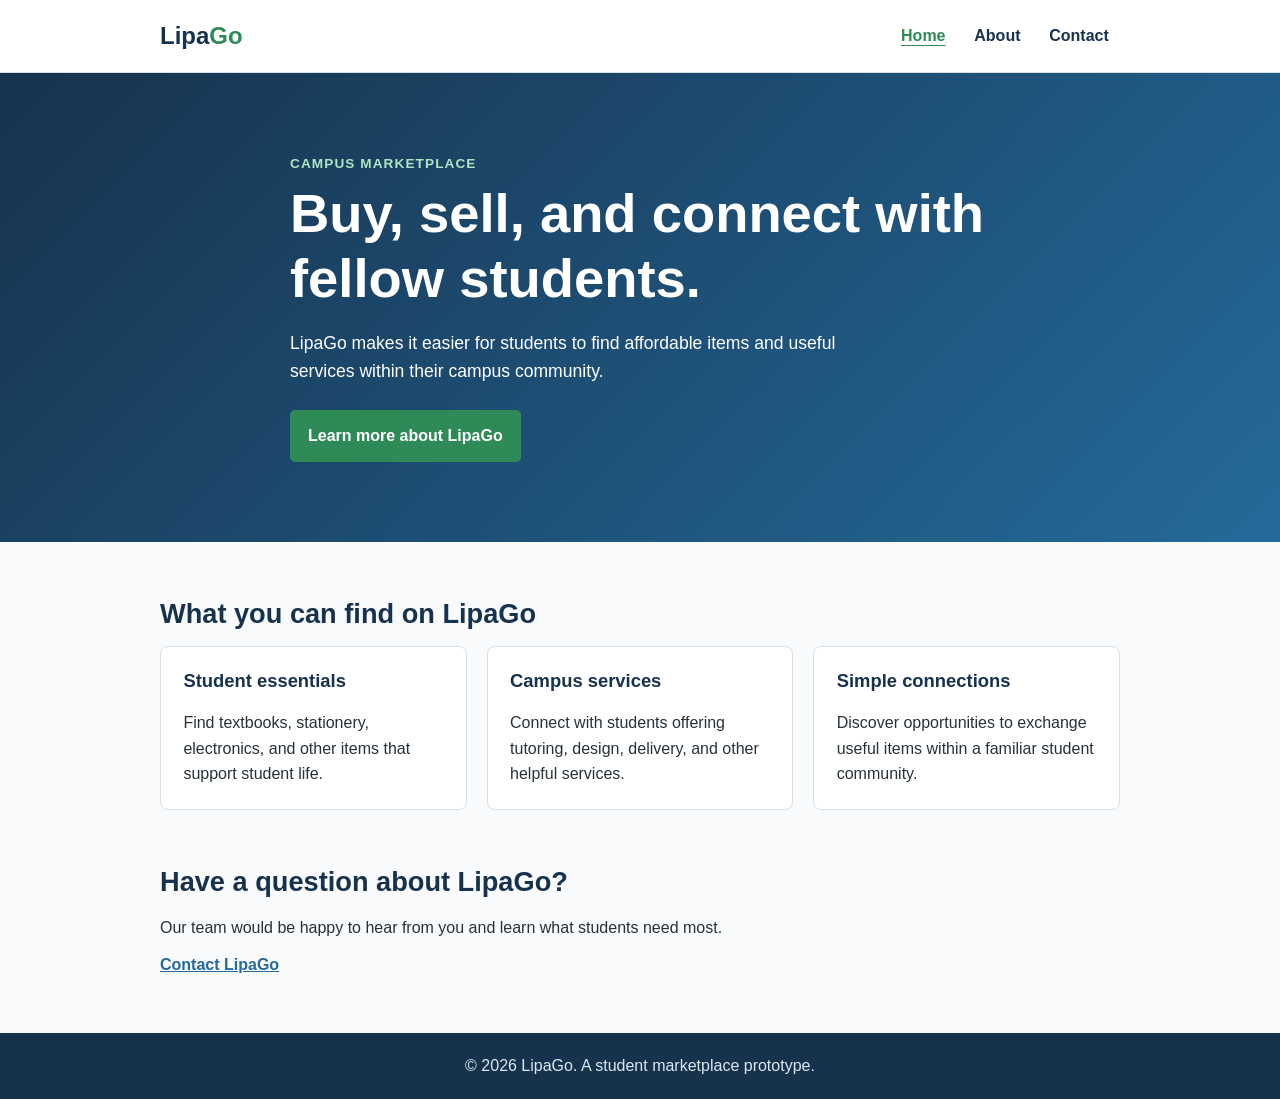
==== index.html @ b6939a1e "first commit" ====
<!DOCTYPE html>
<html lang="en">
<head>
    <meta charset="UTF-8">
    <meta name="viewport" content="width=device-width, initial-scale=1.0">
    <meta name="description" content="LipaGo is a simple student marketplace for buying, selling, and finding services on campus.">
    <title>LipaGo | Student Marketplace</title>
    <link rel="stylesheet" href="styles.css">
</head>
<body>
    <header class="site-header">
        <div class="container header-content">
            <a class="brand" href="index.html" aria-label="LipaGo home">Lipa<span>Go</span></a>
            <nav aria-label="Main navigation">
                <ul class="nav-list">
                    <li><a class="active" href="index.html" aria-current="page">Home</a></li>
                    <li><a href="about.html">About</a></li>
                    <li><a href="contact.html">Contact</a></li>
                </ul>
            </nav>
        </div>
    </header>

    <main>
        <section class="hero">
            <div class="container hero-content">
                <p class="eyebrow">Campus marketplace</p>
                <h1>Buy, sell, and connect with fellow students.</h1>
                <p class="hero-text">LipaGo makes it easier for students to find affordable items and useful services within their campus community.</p>
                <a class="button" href="about.html">Learn more about LipaGo</a>
            </div>
        </section>

        <section class="container section" aria-labelledby="services-heading">
            <h2 id="services-heading">What you can find on LipaGo</h2>
            <div class="card-grid">
                <article class="card">
                    <h3>Student essentials</h3>
                    <p>Find textbooks, stationery, electronics, and other items that support student life.</p>
                </article>
                <article class="card">
                    <h3>Campus services</h3>
                    <p>Connect with students offering tutoring, design, delivery, and other helpful services.</p>
                </article>
                <article class="card">
                    <h3>Simple connections</h3>
                    <p>Discover opportunities to exchange useful items within a familiar student community.</p>
                </article>
            </div>
        </section>

        <section class="container section callout" aria-labelledby="start-heading">
            <h2 id="start-heading">Have a question about LipaGo?</h2>
            <p>Our team would be happy to hear from you and learn what students need most.</p>
            <a class="text-link" href="contact.html">Contact LipaGo</a>
        </section>
    </main>

    <footer class="site-footer">
        <div class="container">
            <p>&copy; 2026 LipaGo. A student marketplace prototype.</p>
        </div>
    </footer>
</body>
</html>
---- styles.css ----
:root {
    --navy: #17324d;
    --blue: #246a9a;
    --light-blue: #eaf4fa;
    --green: #2e8b57;
    --text: #263238;
    --muted: #5d6b72;
    --white: #ffffff;
    --border: #d6e0e5;
}

* {
    box-sizing: border-box;
}

body {
    margin: 0;
    color: var(--text);
    background: #f8fafb;
    font-family: Arial, Helvetica, sans-serif;
    line-height: 1.6;
}

.container {
    width: min(100% - 2rem, 960px);
    margin: 0 auto;
}

.site-header {
    background: var(--white);
    border-bottom: 1px solid var(--border);
}

.header-content {
    display: flex;
    align-items: center;
    justify-content: space-between;
    gap: 1rem;
    min-height: 72px;
}

.brand {
    color: var(--navy);
    font-size: 1.5rem;
    font-weight: 700;
    text-decoration: none;
}

.brand span {
    color: var(--green);
}

.nav-list {
    display: flex;
    gap: 0.4rem;
    margin: 0;
    padding: 0;
    list-style: none;
}

.nav-list a {
    display: block;
    padding: 0.45rem 0.7rem;
    color: var(--navy);
    font-weight: 600;
    text-decoration: none;
}

.nav-list a:hover,
.nav-list a:focus,
.nav-list a.active {
    color: var(--green);
    text-decoration: underline;
    text-underline-offset: 0.25rem;
}

.hero {
    padding: 5rem 0;
    color: var(--white);
    background: linear-gradient(135deg, var(--navy), var(--blue));
}

.hero-content {
    max-width: 700px;
}

.eyebrow {
    margin: 0 0 0.4rem;
    color: var(--green);
    font-size: 0.85rem;
    font-weight: 700;
    letter-spacing: 0.08em;
    text-transform: uppercase;
}

.hero .eyebrow {
    color: #aee6c1;
}

h1,
h2,
h3 {
    color: var(--navy);
    line-height: 1.2;
}

h1 {
    margin: 0 0 1rem;
    font-size: clamp(2rem, 5vw, 3.4rem);
}

.hero h1 {
    color: var(--white);
}

h2 {
    margin: 0 0 1rem;
    font-size: 1.7rem;
}

h3 {
    margin-top: 0;
    font-size: 1.15rem;
}

.hero-text {
    max-width: 610px;
    margin-bottom: 1.5rem;
    font-size: 1.1rem;
}

.section,
.page-content {
    padding-top: 3.5rem;
}

.page-content {
    padding-bottom: 3.5rem;
}

.page-intro {
    max-width: 700px;
}

.card-grid {
    display: grid;
    grid-template-columns: repeat(3, 1fr);
    gap: 1.25rem;
}

.card,
.content-card,
.form-section {
    padding: 1.4rem;
    background: var(--white);
    border: 1px solid var(--border);
    border-radius: 8px;
}

.card p,
.content-card p {
    margin-bottom: 0;
}

.callout {
    padding-bottom: 3.5rem;
}

.callout p {
    margin-bottom: 0.7rem;
}

.button {
    display: inline-block;
    padding: 0.7rem 1rem;
    color: var(--white);
    background: var(--green);
    border: 2px solid var(--green);
    border-radius: 5px;
    font: inherit;
    font-weight: 700;
    text-decoration: none;
    cursor: pointer;
}

.button:hover,
.button:focus {
    background: #236b43;
    border-color: #236b43;
}

.text-link {
    color: var(--blue);
    font-weight: 700;
}

.text-link:hover,
.text-link:focus {
    color: var(--navy);
}

.form-section {
    max-width: 680px;
    padding: 2rem;
    border-color: #cbd9df;
    border-radius: 12px;
    box-shadow: 0 8px 20px rgba(23, 50, 77, 0.1);
}

.form-group {
    margin-bottom: 1.25rem;
}

.form-section label {
    display: block;
    margin-bottom: 0.45rem;
    color: var(--navy);
    font-weight: 700;
}

.form-section input,
.form-section textarea {
    width: 100%;
    padding: 0.8rem 0.9rem;
    color: var(--text);
    background: #fcfdfd;
    border: 1px solid #aebfc8;
    border-radius: 6px;
    font: inherit;
    line-height: 1.4;
    transition: border-color 0.15s ease, box-shadow 0.15s ease;
}

.form-section input:focus,
.form-section textarea:focus {
    outline: none;
    border-color: var(--blue);
    box-shadow: 0 0 0 3px #c9e5f3;
}

.form-section textarea {
    resize: vertical;
}

.form-section .button {
    min-width: 145px;
    padding: 0.75rem 1.2rem;
    border-radius: 6px;
    box-shadow: 0 2px 4px rgba(23, 50, 77, 0.15);
}

.form-section .button:hover,
.form-section .button:focus {
    box-shadow: 0 4px 8px rgba(23, 50, 77, 0.2);
    transform: translateY(-1px);
}

.site-footer {
    padding: 1.25rem 0;
    color: #dbe8ee;
    background: var(--navy);
    text-align: center;
}

.site-footer p {
    margin: 0;
}

@media (max-width: 650px) {
    .header-content {
        flex-direction: column;
        justify-content: center;
        padding: 1rem 0;
    }

    .hero {
        padding: 3.5rem 0;
    }

    .card-grid {
        grid-template-columns: 1fr;
    }

    .form-section {
        padding: 1.35rem;
    }
}
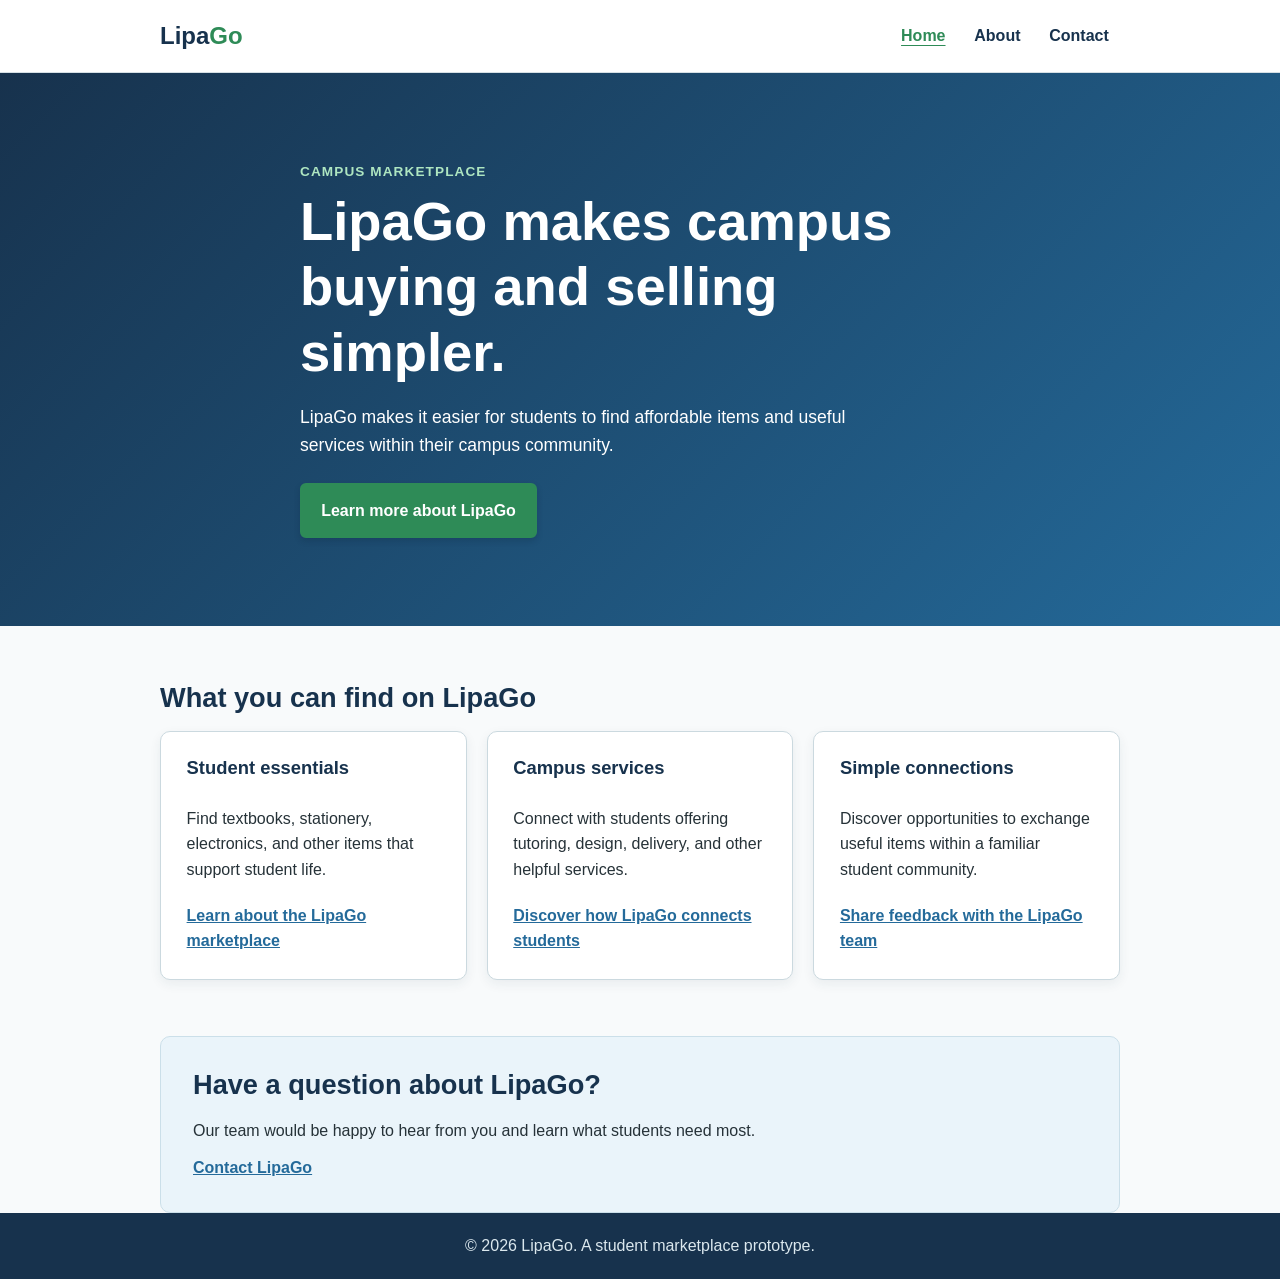
==== commit 0d10ddd4: "Improve home page design" ====
--- a/index.html
+++ b/index.html
@@ -21,11 +21,11 @@
         </div>
     </header>
 
-    <main>
+    <main class="home-page">
         <section class="hero">
             <div class="container hero-content">
                 <p class="eyebrow">Campus marketplace</p>
-                <h1>Buy, sell, and connect with fellow students.</h1>
+                <h1>LipaGo makes campus buying and selling simpler.</h1>
                 <p class="hero-text">LipaGo makes it easier for students to find affordable items and useful services within their campus community.</p>
                 <a class="button" href="about.html">Learn more about LipaGo</a>
             </div>
@@ -37,14 +37,17 @@
                 <article class="card">
                     <h3>Student essentials</h3>
                     <p>Find textbooks, stationery, electronics, and other items that support student life.</p>
+                    <a class="text-link" href="about.html">Learn about the LipaGo marketplace</a>
                 </article>
                 <article class="card">
                     <h3>Campus services</h3>
                     <p>Connect with students offering tutoring, design, delivery, and other helpful services.</p>
+                    <a class="text-link" href="about.html">Discover how LipaGo connects students</a>
                 </article>
                 <article class="card">
                     <h3>Simple connections</h3>
                     <p>Discover opportunities to exchange useful items within a familiar student community.</p>
+                    <a class="text-link" href="contact.html">Share feedback with the LipaGo team</a>
                 </article>
             </div>
         </section>
--- a/styles.css
+++ b/styles.css
@@ -129,6 +129,56 @@
     font-size: 1.1rem;
 }
 
+.home-page .hero {
+    padding: 5.5rem 0;
+}
+
+.home-page .hero-content {
+    max-width: 680px;
+}
+
+.home-page .hero h1 {
+    max-width: 650px;
+}
+
+.home-page .hero .button {
+    padding: 0.8rem 1.2rem;
+    border-radius: 6px;
+    box-shadow: 0 3px 6px rgba(10, 31, 48, 0.2);
+}
+
+.home-page .hero .button:hover,
+.home-page .hero .button:focus {
+    box-shadow: 0 5px 10px rgba(10, 31, 48, 0.25);
+}
+
+.home-page .card {
+    display: flex;
+    min-height: 230px;
+    flex-direction: column;
+    padding: 1.6rem;
+    border-color: #cbd9df;
+    border-radius: 10px;
+    box-shadow: 0 4px 12px rgba(23, 50, 77, 0.07);
+}
+
+.home-page .card h3 {
+    margin-bottom: 0.65rem;
+}
+
+.home-page .card .text-link {
+    margin-top: auto;
+    padding-top: 1.25rem;
+}
+
+.home-page .callout {
+    margin-top: 3.5rem;
+    padding: 2rem;
+    background: var(--light-blue);
+    border: 1px solid #cbdfe9;
+    border-radius: 10px;
+}
+
 .section,
 .page-content {
     padding-top: 3.5rem;
@@ -200,15 +250,17 @@
 }
 
 .form-section {
-    max-width: 680px;
-    padding: 2rem;
+    max-width: 540px;
+    margin-right: auto;
+    margin-left: auto;
+    padding: 1.6rem;
     border-color: #cbd9df;
     border-radius: 12px;
-    box-shadow: 0 8px 20px rgba(23, 50, 77, 0.1);
+    box-shadow: 0 6px 16px rgba(23, 50, 77, 0.09);
 }
 
 .form-group {
-    margin-bottom: 1.25rem;
+    margin-bottom: 1.1rem;
 }
 
 .form-section label {
@@ -239,6 +291,7 @@
 }
 
 .form-section textarea {
+    min-height: 130px;
     resize: vertical;
 }
 
@@ -277,11 +330,25 @@
         padding: 3.5rem 0;
     }
 
+    .home-page .hero {
+        padding: 4rem 0;
+    }
+
     .card-grid {
         grid-template-columns: 1fr;
     }
 
+    .home-page .card {
+        min-height: 0;
+    }
+
+    .home-page .callout {
+        margin-top: 2.5rem;
+        padding: 1.5rem;
+    }
+
     .form-section {
-        padding: 1.35rem;
-    }
-}
+        max-width: none;
+        padding: 1.25rem;
+    }
+}
